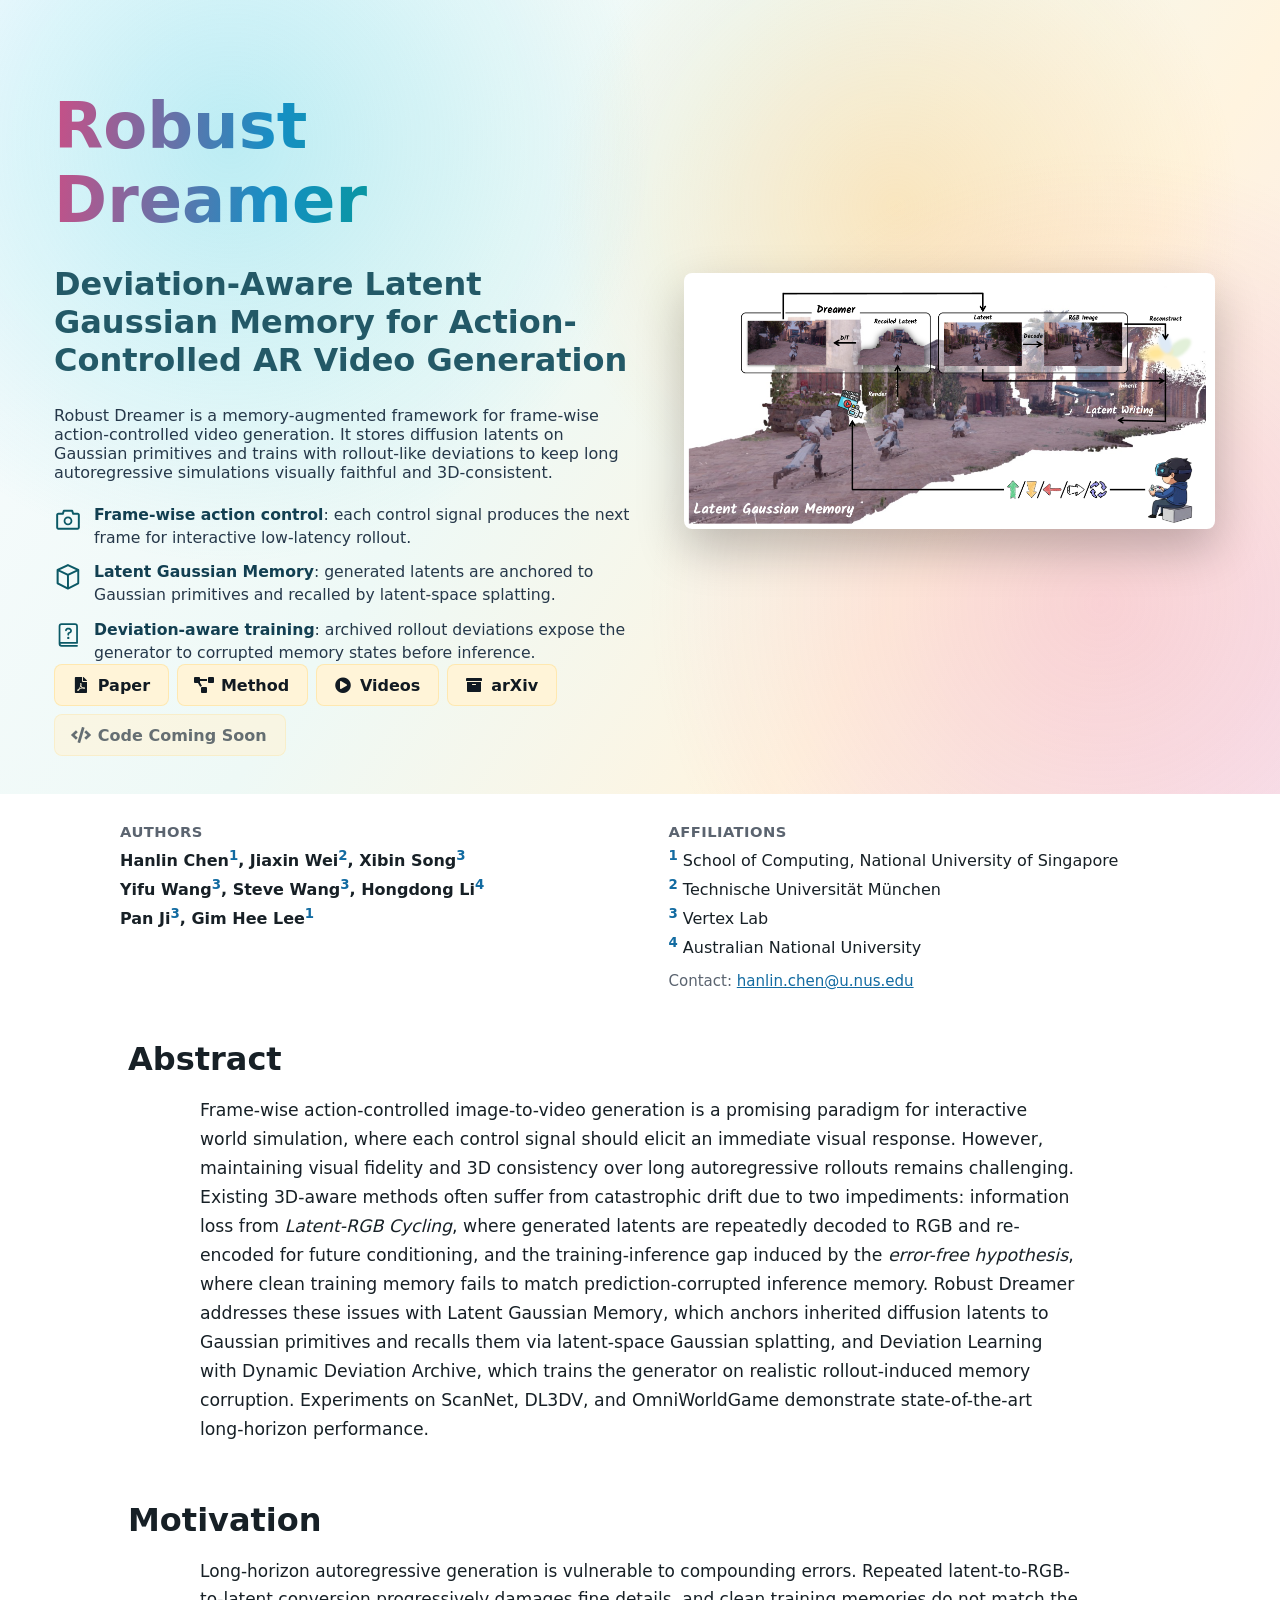
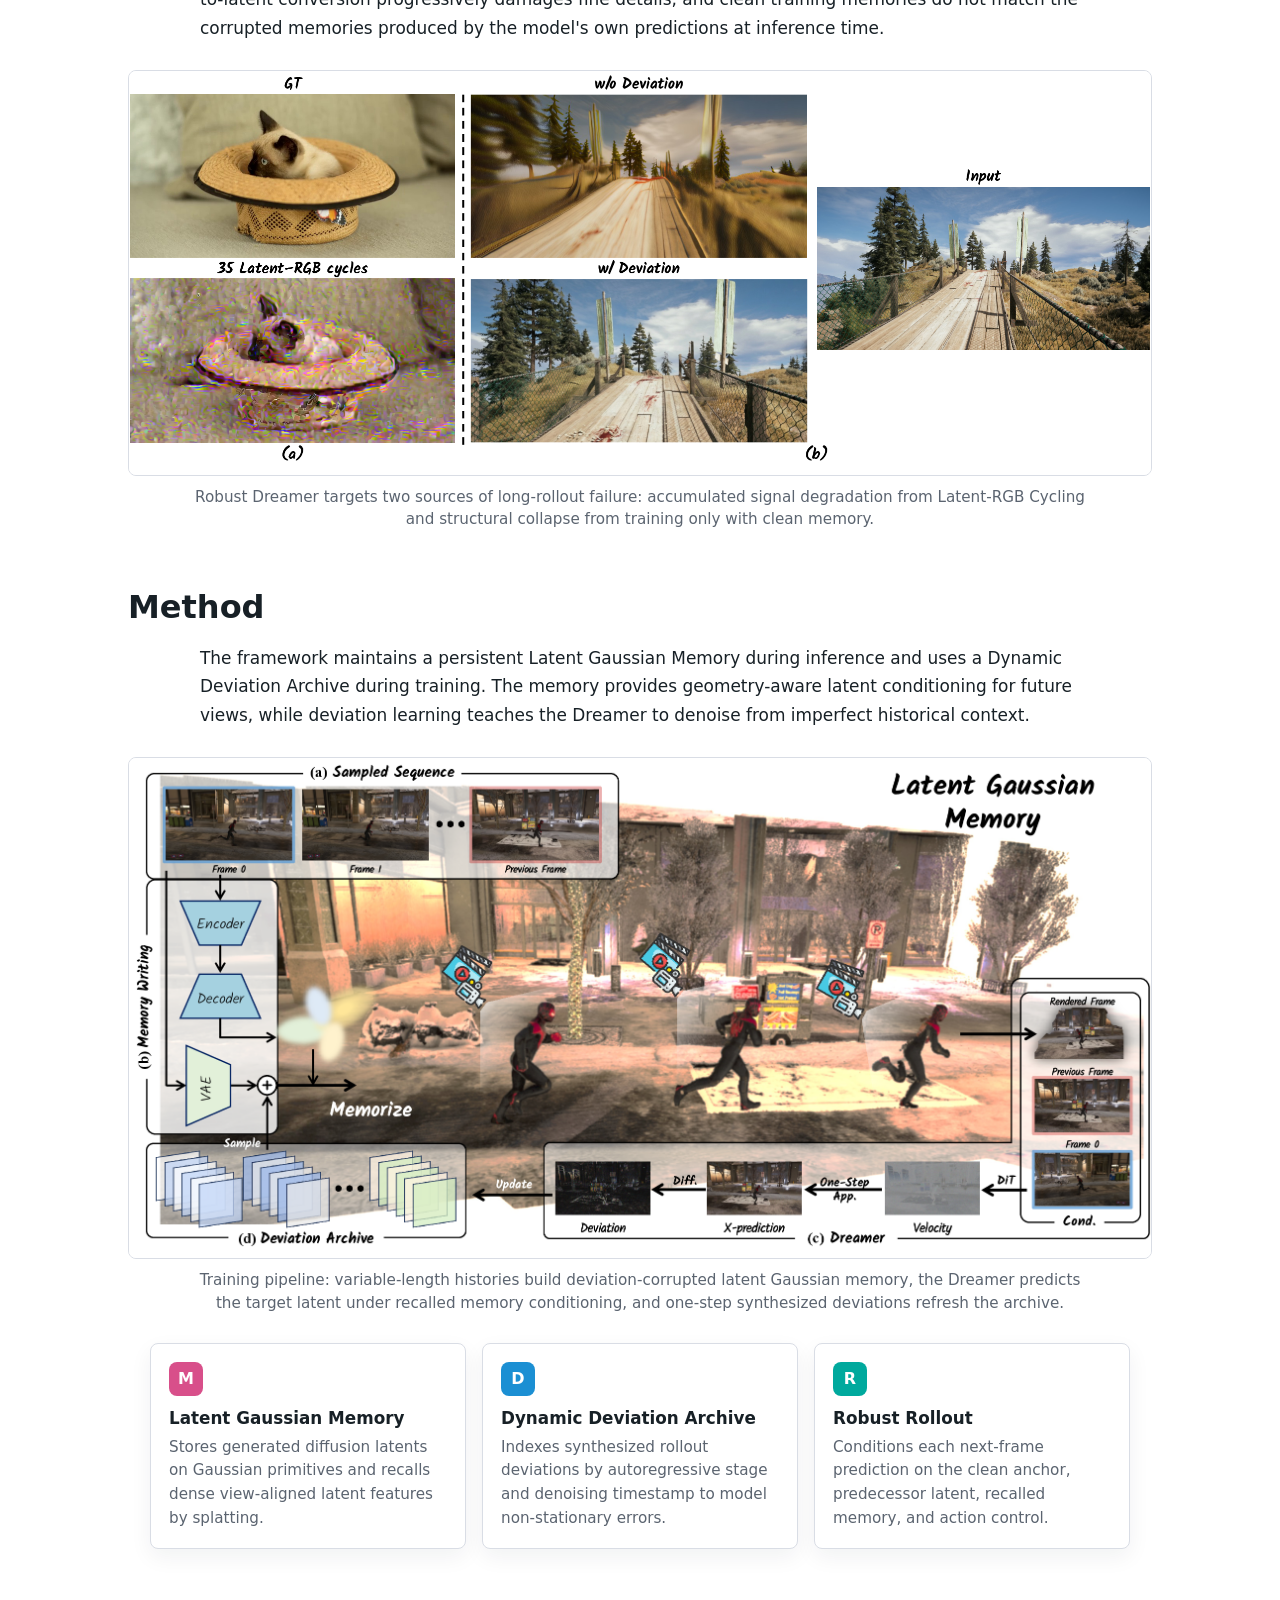
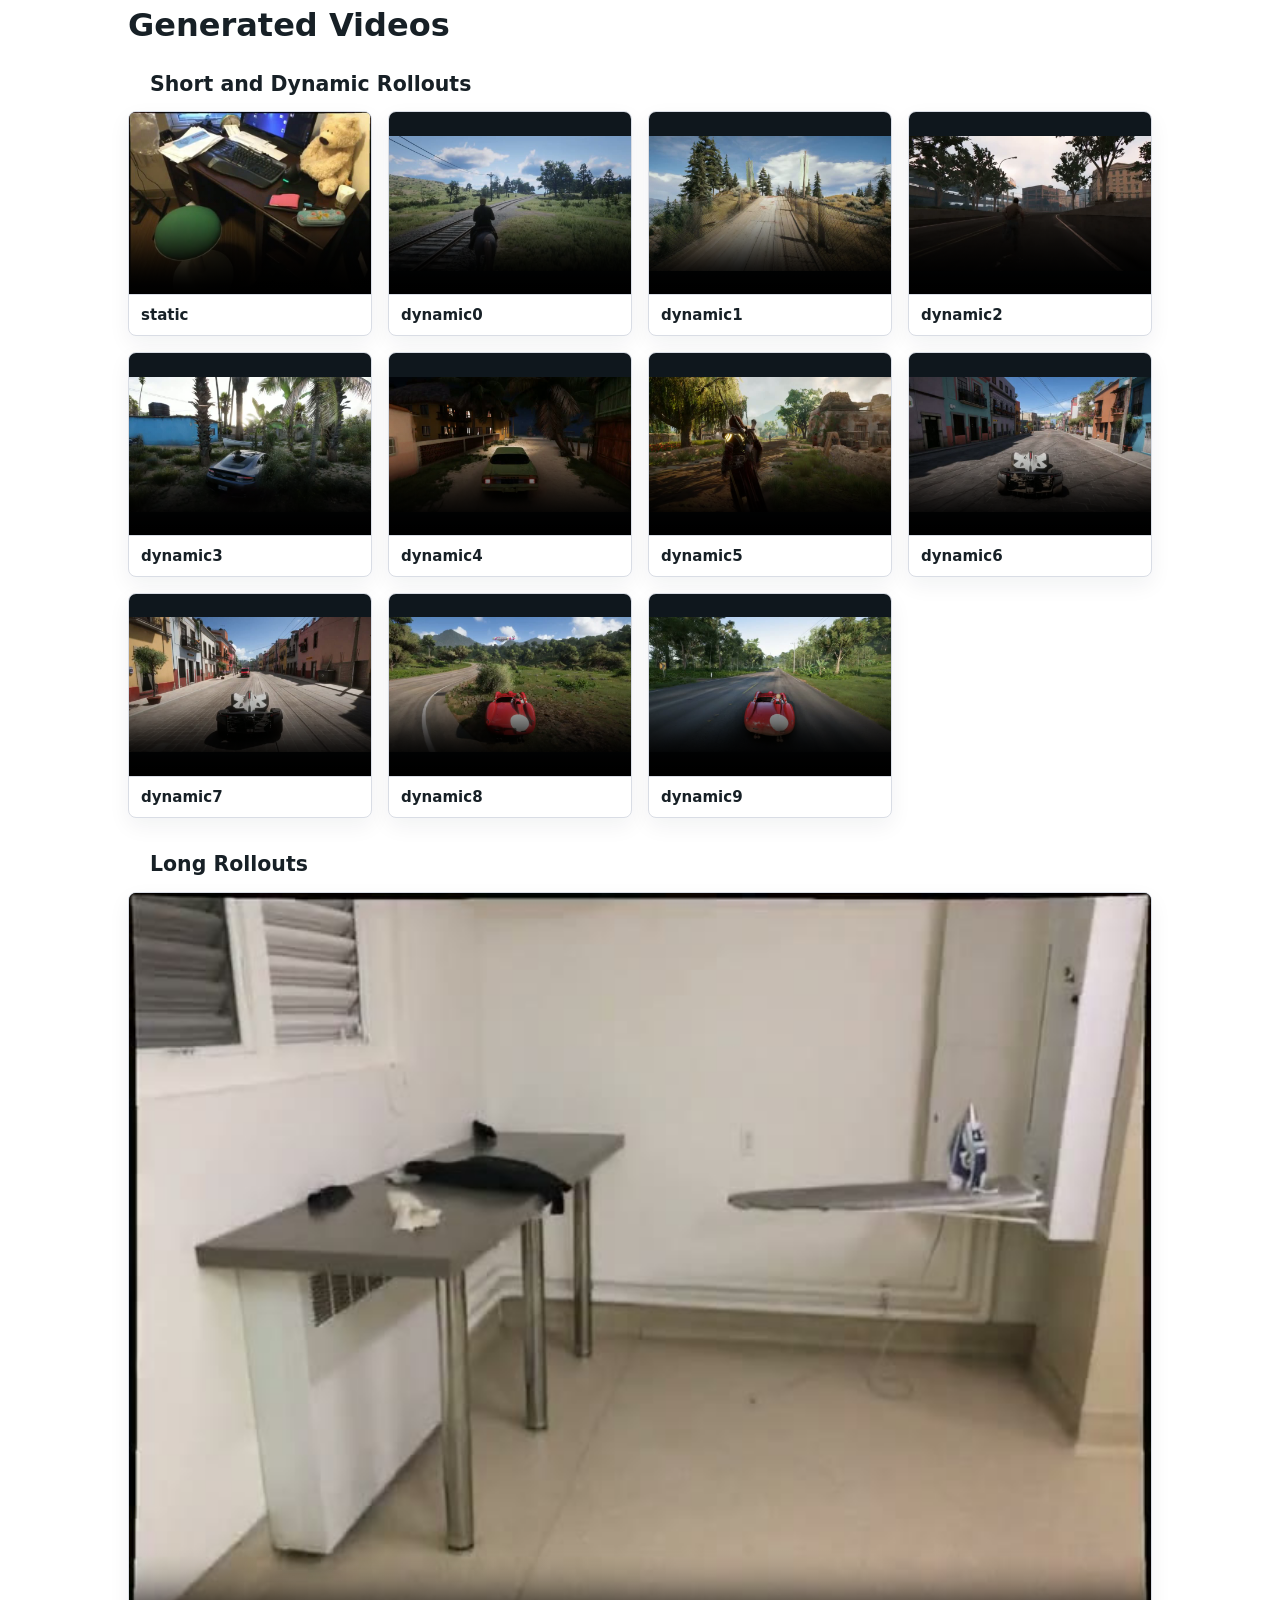
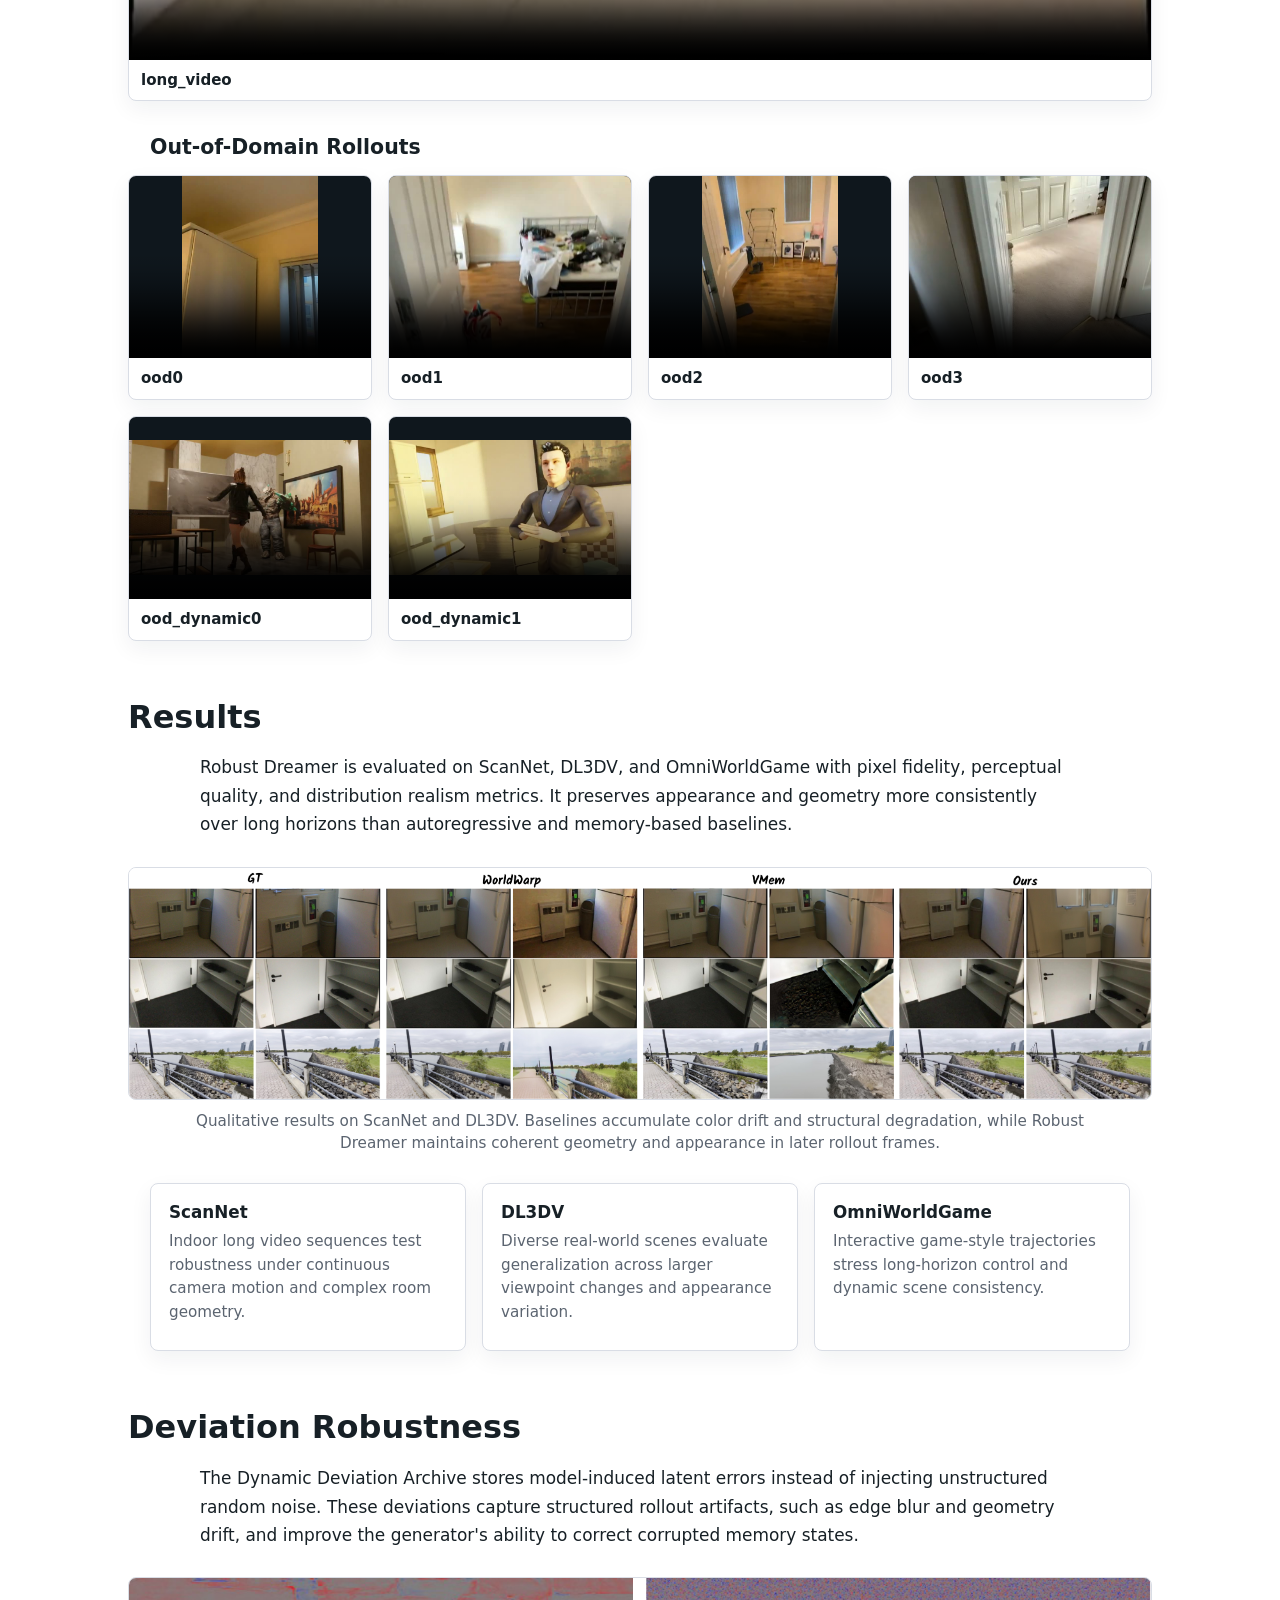
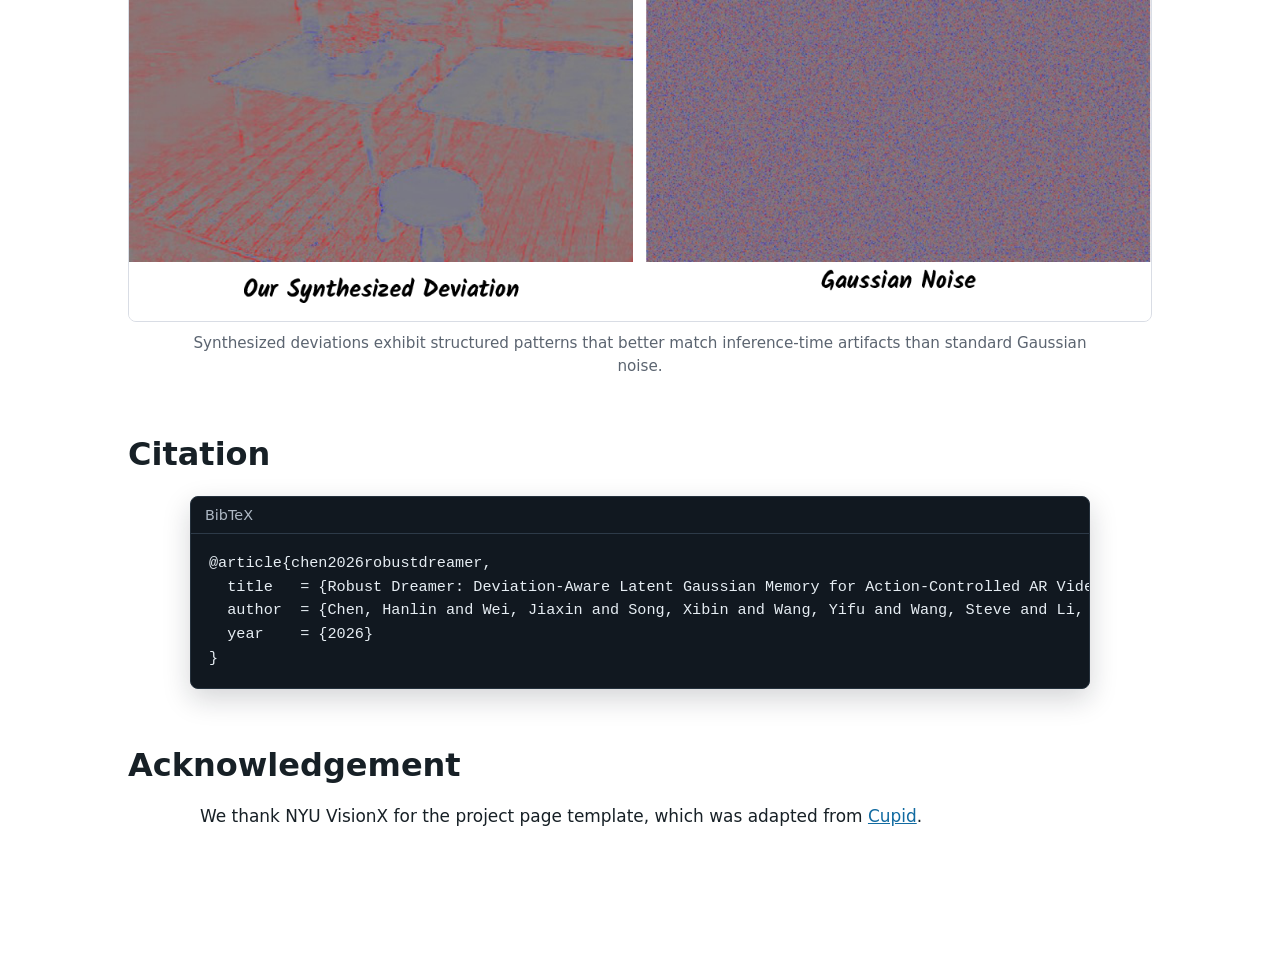
==== projects/Robust_Dreamer/index.html @ 3da03b80 "Add Robust Dreamer project page" ====
<!doctype html>
<html lang="en">
<head>
  <meta charset="utf-8">
  <meta name="viewport" content="width=device-width, initial-scale=1">
  <title>Robust Dreamer: Deviation-Aware Latent Gaussian Memory for Action-Controlled AR Video Generation</title>
  <link rel="icon" type="image/png" href="./static/img/favicon.png">

  <meta name="description" content="Robust Dreamer is a memory-augmented framework for long-horizon, action-controlled autoregressive video generation.">
  <meta property="og:title" content="Robust Dreamer: Deviation-Aware Latent Gaussian Memory for Action-Controlled AR Video Generation">
  <meta property="og:description" content="Deviation-aware latent Gaussian memory for robust frame-wise action-controlled world simulation.">
  <meta property="og:url" content="https://hlinchen.github.io/projects/Robust_Dreamer/">
  <meta property="og:image" content="https://hlinchen.github.io/projects/Robust_Dreamer/static/img/robust/teaser.png">
  <meta name="twitter:card" content="summary_large_image">
  <meta name="twitter:image" content="https://hlinchen.github.io/projects/Robust_Dreamer/static/img/robust/teaser.png">
  <link rel="canonical" href="https://hlinchen.github.io/projects/Robust_Dreamer/">

  <link rel="stylesheet" href="./static/css/fontawesome.all.min.css">
  <link rel="stylesheet" href="./static/css/robust.css">
</head>

<body>
  <header class="header-wrapper robust-hero">
    <div class="header-container" id="top">
      <div class="header-content">
        <h1><span class="brand-mark">Robust Dreamer</span></h1>
        <h2>Deviation-Aware Latent Gaussian Memory for Action-Controlled AR Video Generation</h2>
        <p>
          Robust Dreamer is a memory-augmented framework for frame-wise action-controlled video generation.
          It stores diffusion latents on Gaussian primitives and trains with rollout-like deviations to keep long
          autoregressive simulations visually faithful and 3D-consistent.
        </p>

        <div class="icon-container" aria-label="Key ideas">
          <div class="icon-item">
            <img src="./static/img/icons/camera.svg" alt="">
            <div><strong>Frame-wise action control</strong>: each control signal produces the next frame for interactive low-latency rollout.</div>
          </div>
          <div class="icon-item">
            <img src="./static/img/icons/cube.svg" alt="">
            <div><strong>Latent Gaussian Memory</strong>: generated latents are anchored to Gaussian primitives and recalled by latent-space splatting.</div>
          </div>
          <div class="icon-item">
            <img src="./static/img/icons/formula.svg" alt="">
            <div><strong>Deviation-aware training</strong>: archived rollout deviations expose the generator to corrupted memory states before inference.</div>
          </div>
        </div>

        <div class="button-container">
          <a href="./static/paper.pdf" class="button paper-link" target="_blank" rel="noopener">
            <span class="icon is-small"><i class="fas fa-file-pdf"></i></span>
            <span>Paper</span>
          </a>
          <a href="#method" class="button paper-link">
            <span class="icon is-small"><i class="fas fa-project-diagram"></i></span>
            <span>Method</span>
          </a>
          <a href="#videos" class="button paper-link">
            <span class="icon is-small"><i class="fas fa-play-circle"></i></span>
            <span>Videos</span>
          </a>
          <a href="https://arxiv.org/pdf/2605.30855" class="button arxiv-tag" target="_blank" rel="noopener" aria-label="arXiv paper">
            <span class="icon is-small"><i class="fas fa-archive"></i></span>
            <span>arXiv</span>
          </a>
          <span class="button button-disabled" aria-disabled="true">
            <span class="icon is-small"><i class="fas fa-code"></i></span>
            <span>Code Coming Soon</span>
          </span>
        </div>
      </div>

      <div class="header-image">
        <img draggable="false" src="./static/img/robust/teaser.png" alt="Robust Dreamer inference pipeline teaser">
      </div>
    </div>
  </header>

  <div class="byline">
    <div class="byline-container robust-byline">
      <div class="byline-column byline-authors">
        <h3>Authors</h3>
        <p class="author-list">
          <span>Hanlin Chen<sup>1</sup>, Jiaxin Wei<sup>2</sup>, Xibin Song<sup>3</sup></span>
          <span>Yifu Wang<sup>3</sup>, Steve Wang<sup>3</sup>, Hongdong Li<sup>4</sup></span>
          <span>Pan Ji<sup>3</sup>, Gim Hee Lee<sup>1</sup></span>
        </p>
      </div>
      <div class="byline-column byline-affiliations">
        <h3>Affiliations</h3>
        <p class="affiliation-list">
          <sup>1</sup> School of Computing, National University of Singapore<br>
          <sup>2</sup> Technische Universit&auml;t M&uuml;nchen<br>
          <sup>3</sup> Vertex Lab<br>
          <sup>4</sup> Australian National University
        </p>
        <p class="contact-line">Contact: <a href="mailto:hanlin.chen@u.nus.edu">hanlin.chen@u.nus.edu</a></p>
      </div>
    </div>
  </div>

  <main class="page-main">
    <section class="section" aria-labelledby="abstract-title">
      <h1 id="abstract-title" class="text">Abstract</h1>
      <p class="text abstract">
        Frame-wise action-controlled image-to-video generation is a promising paradigm for interactive world simulation,
        where each control signal should elicit an immediate visual response. However, maintaining visual fidelity and 3D
        consistency over long autoregressive rollouts remains challenging. Existing 3D-aware methods often suffer from
        catastrophic drift due to two impediments: information loss from <em>Latent-RGB Cycling</em>, where generated
        latents are repeatedly decoded to RGB and re-encoded for future conditioning, and the training-inference gap
        induced by the <em>error-free hypothesis</em>, where clean training memory fails to match prediction-corrupted
        inference memory. Robust Dreamer addresses these issues with Latent Gaussian Memory, which anchors inherited
        diffusion latents to Gaussian primitives and recalls them via latent-space Gaussian splatting, and Deviation
        Learning with Dynamic Deviation Archive, which trains the generator on realistic rollout-induced memory corruption.
        Experiments on ScanNet, DL3DV, and OmniWorldGame demonstrate state-of-the-art long-horizon performance.
      </p>
    </section>

    <section class="section" aria-labelledby="motivation-title">
      <h1 id="motivation-title" class="text">Motivation</h1>
      <p class="text">
        Long-horizon autoregressive generation is vulnerable to compounding errors. Repeated latent-to-RGB-to-latent
        conversion progressively damages fine details, and clean training memories do not match the corrupted memories
        produced by the model's own predictions at inference time.
      </p>
      <figure class="figure-block figure-scroll figure-scroll-wide">
        <img data-zoomable draggable="false" src="./static/img/robust/motivation.png" alt="Motivation for Robust Dreamer: Latent-RGB Cycling and deviation learning.">
        <figcaption>
          Robust Dreamer targets two sources of long-rollout failure: accumulated signal degradation from Latent-RGB
          Cycling and structural collapse from training only with clean memory.
        </figcaption>
      </figure>
    </section>

    <section class="section" id="method" aria-labelledby="method-title">
      <h1 id="method-title" class="text">Method</h1>
      <p class="text">
        The framework maintains a persistent Latent Gaussian Memory during inference and uses a Dynamic Deviation Archive
        during training. The memory provides geometry-aware latent conditioning for future views, while deviation learning
        teaches the Dreamer to denoise from imperfect historical context.
      </p>

      <figure class="figure-block figure-scroll figure-scroll-wide">
        <img data-zoomable draggable="false" src="./static/img/robust/training.png" alt="Robust Dreamer training pipeline.">
        <figcaption>
          Training pipeline: variable-length histories build deviation-corrupted latent Gaussian memory, the Dreamer
          predicts the target latent under recalled memory conditioning, and one-step synthesized deviations refresh the archive.
        </figcaption>
      </figure>

      <div class="agent-grid">
        <article class="agent-card">
          <div class="agent-label arranger">M</div>
          <h3>Latent Gaussian Memory</h3>
          <p>Stores generated diffusion latents on Gaussian primitives and recalls dense view-aligned latent features by splatting.</p>
        </article>
        <article class="agent-card">
          <div class="agent-label modeler">D</div>
          <h3>Dynamic Deviation Archive</h3>
          <p>Indexes synthesized rollout deviations by autoregressive stage and denoising timestamp to model non-stationary errors.</p>
        </article>
        <article class="agent-card">
          <div class="agent-label refiner">R</div>
          <h3>Robust Rollout</h3>
          <p>Conditions each next-frame prediction on the clean anchor, predecessor latent, recalled memory, and action control.</p>
        </article>
      </div>
    </section>

    <section class="section" id="videos" aria-labelledby="videos-title">
      <h1 id="videos-title" class="text">Generated Videos</h1>

      <div class="video-gallery">
        <section class="video-group" aria-labelledby="short-dynamic-title">
          <h2 id="short-dynamic-title">Short and Dynamic Rollouts</h2>
          <div class="video-grid">
            <article class="video-card">
              <video controls muted loop playsinline preload="none" src="./static/videos/demo-copy/static.mp4"></video>
              <h3>static</h3>
            </article>
            <article class="video-card">
              <video controls muted loop playsinline preload="none" src="./static/videos/demo-copy/dynamic0.mp4"></video>
              <h3>dynamic0</h3>
            </article>
            <article class="video-card">
              <video controls muted loop playsinline preload="none" src="./static/videos/demo-copy/dynamic1.mp4"></video>
              <h3>dynamic1</h3>
            </article>
            <article class="video-card">
              <video controls muted loop playsinline preload="none" src="./static/videos/demo-copy/dynamic2.mp4"></video>
              <h3>dynamic2</h3>
            </article>
            <article class="video-card">
              <video controls muted loop playsinline preload="none" src="./static/videos/demo-copy/dynamic3.mp4"></video>
              <h3>dynamic3</h3>
            </article>
            <article class="video-card">
              <video controls muted loop playsinline preload="none" src="./static/videos/demo-copy/dynamic4.mp4"></video>
              <h3>dynamic4</h3>
            </article>
            <article class="video-card">
              <video controls muted loop playsinline preload="none" src="./static/videos/demo-copy/dynamic5.mp4"></video>
              <h3>dynamic5</h3>
            </article>
            <article class="video-card">
              <video controls muted loop playsinline preload="none" src="./static/videos/demo-copy/dynamic6.mp4"></video>
              <h3>dynamic6</h3>
            </article>
            <article class="video-card">
              <video controls muted loop playsinline preload="none" src="./static/videos/demo-copy/dynamic7.mp4"></video>
              <h3>dynamic7</h3>
            </article>
            <article class="video-card">
              <video controls muted loop playsinline preload="none" src="./static/videos/demo-copy/dynamic8.mp4"></video>
              <h3>dynamic8</h3>
            </article>
            <article class="video-card">
              <video controls muted loop playsinline preload="none" src="./static/videos/demo-copy/dynamic9.mp4"></video>
              <h3>dynamic9</h3>
            </article>
          </div>
        </section>

        <section class="video-group" aria-labelledby="long-title">
          <h2 id="long-title">Long Rollouts</h2>
          <div class="video-grid">
            <article class="video-card">
              <video controls muted loop playsinline preload="none" src="./static/videos/demo-copy/long_video.mp4"></video>
              <h3>long_video</h3>
            </article>
          </div>
        </section>

        <section class="video-group" aria-labelledby="ood-title">
          <h2 id="ood-title">Out-of-Domain Rollouts</h2>
          <div class="video-grid">
            <article class="video-card">
              <video controls muted loop playsinline preload="none" src="./static/videos/demo-copy/ood0.mp4"></video>
              <h3>ood0</h3>
            </article>
            <article class="video-card">
              <video controls muted loop playsinline preload="none" src="./static/videos/demo-copy/ood1.mp4"></video>
              <h3>ood1</h3>
            </article>
            <article class="video-card">
              <video controls muted loop playsinline preload="none" src="./static/videos/demo-copy/ood2.mp4"></video>
              <h3>ood2</h3>
            </article>
            <article class="video-card">
              <video controls muted loop playsinline preload="none" src="./static/videos/demo-copy/ood3.mp4"></video>
              <h3>ood3</h3>
            </article>
            <article class="video-card">
              <video controls muted loop playsinline preload="none" src="./static/videos/demo-copy/ood_dynamic0.mp4"></video>
              <h3>ood_dynamic0</h3>
            </article>
            <article class="video-card">
              <video controls muted loop playsinline preload="none" src="./static/videos/demo-copy/ood_dynamic1.mp4"></video>
              <h3>ood_dynamic1</h3>
            </article>
          </div>
        </section>
      </div>
    </section>

    <section class="section" aria-labelledby="results-title">
      <h1 id="results-title" class="text">Results</h1>
      <p class="text">
        Robust Dreamer is evaluated on ScanNet, DL3DV, and OmniWorldGame with pixel fidelity, perceptual quality, and
        distribution realism metrics. It preserves appearance and geometry more consistently over long horizons than
        autoregressive and memory-based baselines.
      </p>
      <figure class="figure-block figure-scroll figure-scroll-wide">
        <img data-zoomable draggable="false" src="./static/img/robust/results.png" alt="Qualitative results on ScanNet and DL3DV.">
        <figcaption>
          Qualitative results on ScanNet and DL3DV. Baselines accumulate color drift and structural degradation, while
          Robust Dreamer maintains coherent geometry and appearance in later rollout frames.
        </figcaption>
      </figure>

      <div class="metric-grid">
        <article class="metric-card">
          <h3>ScanNet</h3>
          <p>Indoor long video sequences test robustness under continuous camera motion and complex room geometry.</p>
        </article>
        <article class="metric-card">
          <h3>DL3DV</h3>
          <p>Diverse real-world scenes evaluate generalization across larger viewpoint changes and appearance variation.</p>
        </article>
        <article class="metric-card">
          <h3>OmniWorldGame</h3>
          <p>Interactive game-style trajectories stress long-horizon control and dynamic scene consistency.</p>
        </article>
      </div>
    </section>

    <section class="section" aria-labelledby="deviation-title">
      <h1 id="deviation-title" class="text">Deviation Robustness</h1>
      <p class="text">
        The Dynamic Deviation Archive stores model-induced latent errors instead of injecting unstructured random noise.
        These deviations capture structured rollout artifacts, such as edge blur and geometry drift, and improve the
        generator's ability to correct corrupted memory states.
      </p>
      <figure class="figure-block figure-scroll">
        <img data-zoomable draggable="false" src="./static/img/robust/deviation.png" alt="Visualization of synthesized deviation patterns.">
        <figcaption>
          Synthesized deviations exhibit structured patterns that better match inference-time artifacts than standard Gaussian noise.
        </figcaption>
      </figure>
    </section>

    <section class="section" aria-labelledby="citation-title">
      <h1 id="citation-title" class="text">Citation</h1>
      <div class="code-panel" aria-label="BibTeX citation">
        <div class="code-panel-header">BibTeX</div>
        <pre><code>@article{chen2026robustdreamer,
  title   = {Robust Dreamer: Deviation-Aware Latent Gaussian Memory for Action-Controlled AR Video Generation},
  author  = {Chen, Hanlin and Wei, Jiaxin and Song, Xibin and Wang, Yifu and Wang, Steve and Li, Hongdong and Ji, Pan and Lee, Gim Hee},
  year    = {2026}
}</code></pre>
      </div>
    </section>

    <section class="section" aria-labelledby="acknowledgement-title">
      <h1 id="acknowledgement-title" class="text">Acknowledgement</h1>
      <p class="text">
        We thank NYU VisionX for the project page template, which was adapted from
        <a href="https://cupid3d.github.io/" target="_blank" rel="noopener">Cupid</a>.
      </p>
    </section>
  </main>

  <script src="./static/js/medium-zoom.min.js"></script>
  <script>
    if (window.mediumZoom) {
      mediumZoom("[data-zoomable]", {
        margin: 64,
        background: "#ffffffee"
      });
    }

    document.querySelectorAll("video[src]").forEach((video) => {
      const src = video.getAttribute("src");
      if (src) {
        video.setAttribute("poster", src.replace("./static/videos/", "./static/videos/posters/").replace(/\.mp4$/, ".jpg"));
      }
    });
  </script>
</body>
</html>
---- projects/Robust_Dreamer/static/css/robust.css ----
* {
  box-sizing: border-box;
}

:root {
  --robust-ink: #172026;
  --robust-muted: #5b6470;
  --robust-line: #d9dde5;
  --robust-panel: #f7f9fb;
  --robust-blue: #1b8fd3;
  --robust-teal: #00a99d;
  --robust-pink: #d84f8a;
  --robust-orange: #f08a32;
  --robust-yellow: #ffd25a;
  --content-max-width: 1120px;
}

html {
  scroll-behavior: smooth;
}

body {
  margin: 0;
  color: var(--robust-ink);
  font-family: Inter, ui-sans-serif, system-ui, -apple-system, BlinkMacSystemFont, "Segoe UI", Arial, sans-serif;
  background: #ffffff;
  overflow-x: hidden;
}

a {
  color: #126ba1;
}

.robust-hero {
  background:
    radial-gradient(circle at 18% 18%, rgba(82, 210, 230, 0.35) 0%, rgba(82, 210, 230, 0) 34%),
    radial-gradient(circle at 70% 26%, rgba(255, 194, 99, 0.32) 0%, rgba(255, 194, 99, 0) 32%),
    radial-gradient(circle at 86% 76%, rgba(238, 126, 166, 0.26) 0%, rgba(238, 126, 166, 0) 36%),
    linear-gradient(124deg, #f9fcff 0%, #eef9f6 42%, #fff4df 72%, #f8e7ee 100%);
}

.header-wrapper {
  overflow: hidden;
}

.header-container {
  display: flex;
  align-items: center;
  justify-content: space-between;
  gap: 42px;
  position: relative;
  z-index: 1;
  max-width: 1600px;
  min-height: 610px;
  margin: 0 auto;
  padding: 46px 54px 38px;
}

.header-content {
  flex: 1 1 50%;
  max-width: 760px;
  color: #203142;
  text-align: left;
}

.header-content h1 {
  color: #162536;
  font-weight: 850;
  letter-spacing: 0;
}

.header-content h2 {
  color: #235967;
  font-weight: 760;
}

.header-content p {
  color: #26384a;
  overflow-wrap: anywhere;
}

.header-content strong {
  color: #123f51;
}

.brand-mark {
  display: inline-block;
  background: linear-gradient(95deg, #c94f86 0%, #168fc5 38%, #009c87 68%, #b8790f 100%);
  -webkit-background-clip: text;
  background-clip: text;
  color: transparent;
}

.icon-container {
  display: flex;
  flex-direction: column;
  margin-top: 22px;
  gap: 12px;
}

.icon-item {
  display: flex;
  gap: 12px;
  align-items: flex-start;
  color: #26384a;
  font-size: 0.98rem;
  line-height: 1.45;
}

.icon-item img {
  flex: 0 0 auto;
  width: 28px;
  height: 28px;
  margin-top: 2px;
  filter: invert(28%) sepia(63%) saturate(787%) hue-rotate(144deg) brightness(82%) contrast(91%);
}

.icon {
  display: inline-flex;
  align-items: center;
  justify-content: center;
}

.icon.is-small {
  width: 1em;
  height: 1em;
}

.button-container a.button,
.button-container .button {
  border-radius: 8px;
  border: 1px solid rgba(255, 230, 166, 0.78);
  background: #fff4d8;
  color: #111a22;
  display: inline-flex;
  gap: 0.55rem;
  align-items: center;
  justify-content: center;
  min-height: 42px;
  padding: 10px 18px;
  text-decoration: none;
  font-weight: 750;
  transition: background-color 0.2s, color 0.2s, border-color 0.2s;
}

.button-container {
  display: flex;
  flex-wrap: wrap;
  gap: 8px;
}

.button-container a.button:hover {
  background: #ffcf4d;
  color: #111820;
}

.button-container .arxiv-tag {
  min-width: 108px;
  border-color: rgba(135, 206, 235, 0.72);
  background: #eaf6ff;
  color: #12364c;
}

.button-container .button-disabled {
  opacity: 0.62;
  cursor: not-allowed;
}

.header-image {
  flex: 1 1 48%;
  max-width: 720px;
}

.header-image img {
  display: block;
  width: 100%;
  height: auto;
  max-width: 100%;
  margin: 0 auto;
  border-radius: 8px;
  box-shadow: 0 20px 48px rgba(0, 0, 0, 0.24);
  background: #ffffff;
}

.byline {
  margin-bottom: 32px;
  padding: 14px 5px 16px;
  background: #ffffff;
}

.byline-container {
  display: flex;
  align-items: flex-start;
  max-width: 900px;
  margin: 0 auto;
  gap: 28px;
  justify-content: center;
}

.byline-column {
  min-width: 220px;
}

.byline-column h3 {
  margin-bottom: 0.35em;
  color: var(--robust-muted);
  font-size: 0.92rem;
  letter-spacing: 0.03em;
  text-transform: uppercase;
}

.robust-byline {
  max-width: 1040px;
  align-items: flex-start;
  justify-content: center;
}

.byline-authors {
  flex: 1.8;
  min-width: 300px;
}

.byline-affiliations {
  flex: 1.7;
  min-width: 320px;
}

.author-list,
.affiliation-list,
.contact-line {
  margin: 0;
  color: var(--robust-ink);
  font-size: 1rem;
  line-height: 1.6;
}

.author-list {
  font-weight: 650;
}

.author-list span {
  display: block;
}

.author-list sup,
.affiliation-list sup {
  color: #126ba1;
  font-weight: 800;
}

.contact-line {
  margin-top: 8px;
  color: var(--robust-muted);
  font-size: 0.94rem;
}

.page-main {
  max-width: var(--content-max-width);
  margin: 0 auto;
  padding: 0 48px 64px;
}

.section {
  margin: 46px 0 58px;
}

.section:first-child {
  margin-top: 22px;
}

.section h1 {
  margin: 0 0 18px;
  font-size: 2rem;
  line-height: 1.15;
}

.section h2 {
  margin: 34px 0 12px;
  font-size: 1.35rem;
  line-height: 1.25;
}

.text {
  max-width: 880px;
  margin-left: auto;
  margin-right: auto;
  color: var(--robust-ink);
  font-size: 1.06rem;
  line-height: 1.68;
}

.abstract {
  font-size: 1.08rem;
}

.figure-block {
  margin: 28px auto;
  max-width: 1040px;
}

.figure-block img {
  display: block;
  width: 100%;
  height: auto;
  border: 1px solid var(--robust-line);
  border-radius: 8px;
  background: #ffffff;
}

.figure-block figcaption {
  max-width: 900px;
  margin: 10px auto 0;
  color: var(--robust-muted);
  font-size: 0.95rem;
  line-height: 1.5;
  text-align: center;
}

.figure-scroll {
  --figure-mobile-width: 720px;
}

.figure-scroll-wide {
  --figure-mobile-width: 920px;
}

.agent-grid,
.metric-grid {
  display: grid;
  grid-template-columns: repeat(3, minmax(0, 1fr));
  gap: 16px;
  max-width: 980px;
  margin: 24px auto;
}

.agent-card,
.metric-card {
  min-height: 168px;
  padding: 18px;
  border: 1px solid var(--robust-line);
  border-radius: 8px;
  background: #ffffff;
  box-shadow: 0 8px 22px rgba(25, 36, 48, 0.06);
}

.agent-card h3,
.metric-card h3 {
  margin: 0 0 8px;
  font-size: 1.05rem;
}

.agent-card p,
.metric-card p {
  margin: 0;
  color: var(--robust-muted);
  font-size: 0.95rem;
  line-height: 1.55;
}

.agent-label {
  display: inline-flex;
  align-items: center;
  justify-content: center;
  width: 34px;
  height: 34px;
  margin-bottom: 12px;
  border-radius: 8px;
  color: #ffffff;
  font-weight: 850;
}

.agent-label.arranger {
  background: var(--robust-pink);
}

.agent-label.modeler {
  background: var(--robust-blue);
}

.agent-label.refiner {
  background: var(--robust-teal);
}

.code-panel {
  max-width: 900px;
  margin: 24px auto;
  border: 1px solid #25313d;
  border-radius: 8px;
  overflow: hidden;
  background: #111820;
  color: #e6edf3;
  box-shadow: 0 10px 28px rgba(17, 24, 32, 0.18);
}

.code-panel-header {
  padding: 10px 14px;
  border-bottom: 1px solid #2d3a48;
  color: #aeb8c4;
  font-size: 0.9rem;
}

.code-panel pre {
  margin: 0;
  padding: 18px;
  overflow-x: auto;
  font-size: 0.95rem;
  line-height: 1.55;
}

.code-panel code {
  font-family: "SFMono-Regular", Consolas, "Liberation Mono", Menlo, monospace;
}

.video-gallery {
  max-width: 1040px;
  margin: 28px auto 0;
}

.video-group {
  margin: 0 0 34px;
}

.video-group h2 {
  max-width: 980px;
  margin: 0 auto 14px;
  color: var(--robust-ink);
  font-size: 1.28rem;
}

.video-grid {
  display: grid;
  grid-template-columns: repeat(auto-fit, minmax(240px, 1fr));
  gap: 16px;
}

.video-card {
  overflow: hidden;
  border: 1px solid var(--robust-line);
  border-radius: 8px;
  background: #ffffff;
  box-shadow: 0 8px 22px rgba(25, 36, 48, 0.06);
}

.video-card video {
  display: block;
  width: 100%;
  aspect-ratio: 4 / 3;
  background: #0f171d;
  object-fit: contain;
}

.video-card h3 {
  min-height: 40px;
  margin: 0;
  padding: 10px 12px;
  border-top: 1px solid var(--robust-line);
  color: var(--robust-ink);
  font-size: 0.94rem;
  line-height: 1.35;
  overflow-wrap: anywhere;
}

@media (min-width: 600px) {
  .header-content h1 {
    font-size: 4rem;
  }

  .header-content h2 {
    margin-top: -0.45em;
    font-size: 2rem;
  }

  .header-image img {
    max-width: 96%;
  }
}

@media (max-width: 768px) {
  .header-container {
    display: block;
    min-height: 0;
    padding: 32px 18px 28px;
    overflow: hidden;
    max-width: 100vw;
  }

  .header-content,
  .header-image {
    width: 100%;
    max-width: 354px;
  }

  .header-image {
    margin-left: 0;
    margin-right: 0;
  }

  .header-content h1 {
    font-size: 3.1rem;
  }

  .header-content h2 {
    width: 100%;
    max-width: 100%;
    font-size: 1.46rem;
    overflow-wrap: anywhere;
  }

  .header-content p {
    width: 100%;
    max-width: 100%;
  }

  .icon-item {
    align-items: flex-start;
  }

  .icon-item div {
    min-width: 0;
    overflow-wrap: anywhere;
  }

  .button-container {
    width: 100%;
    max-width: 100%;
    gap: 8px;
  }

  .button-container a.button,
  .button-container .button {
    margin: 0;
    padding: 10px 13px;
    max-width: 100%;
    font-size: 0.98rem;
  }

  .button-container .button-disabled {
    flex-basis: 100%;
  }

  .header-image img {
    width: 100%;
    max-width: 100%;
  }

  .byline-container {
    flex-direction: column;
    align-items: center;
    gap: 6px;
    text-align: center;
    width: 100%;
    max-width: 100%;
  }

  .robust-byline {
    align-items: center;
    padding: 0 12px;
  }

  .byline-authors,
  .byline-affiliations {
    min-width: 0;
    width: 100%;
  }

  .author-list,
  .affiliation-list,
  .contact-line {
    max-width: 340px;
    margin-left: auto;
    margin-right: auto;
    overflow-wrap: anywhere;
  }

  .page-main {
    padding: 0 18px 48px;
  }

  .section {
    margin: 36px 0 46px;
  }

  .section h1 {
    font-size: 1.7rem;
  }

  .figure-scroll {
    margin-left: -18px;
    margin-right: -18px;
    padding: 0 18px 8px;
    overflow-x: auto;
    overflow-y: hidden;
    -webkit-overflow-scrolling: touch;
    overscroll-behavior-x: contain;
  }

  .figure-scroll img {
    width: 100%;
    min-width: var(--figure-mobile-width);
    max-width: none;
  }

  .agent-grid,
  .metric-grid {
    grid-template-columns: 1fr;
  }

  .video-grid {
    grid-template-columns: 1fr;
  }

  .video-group h2 {
    font-size: 1.14rem;
  }

}
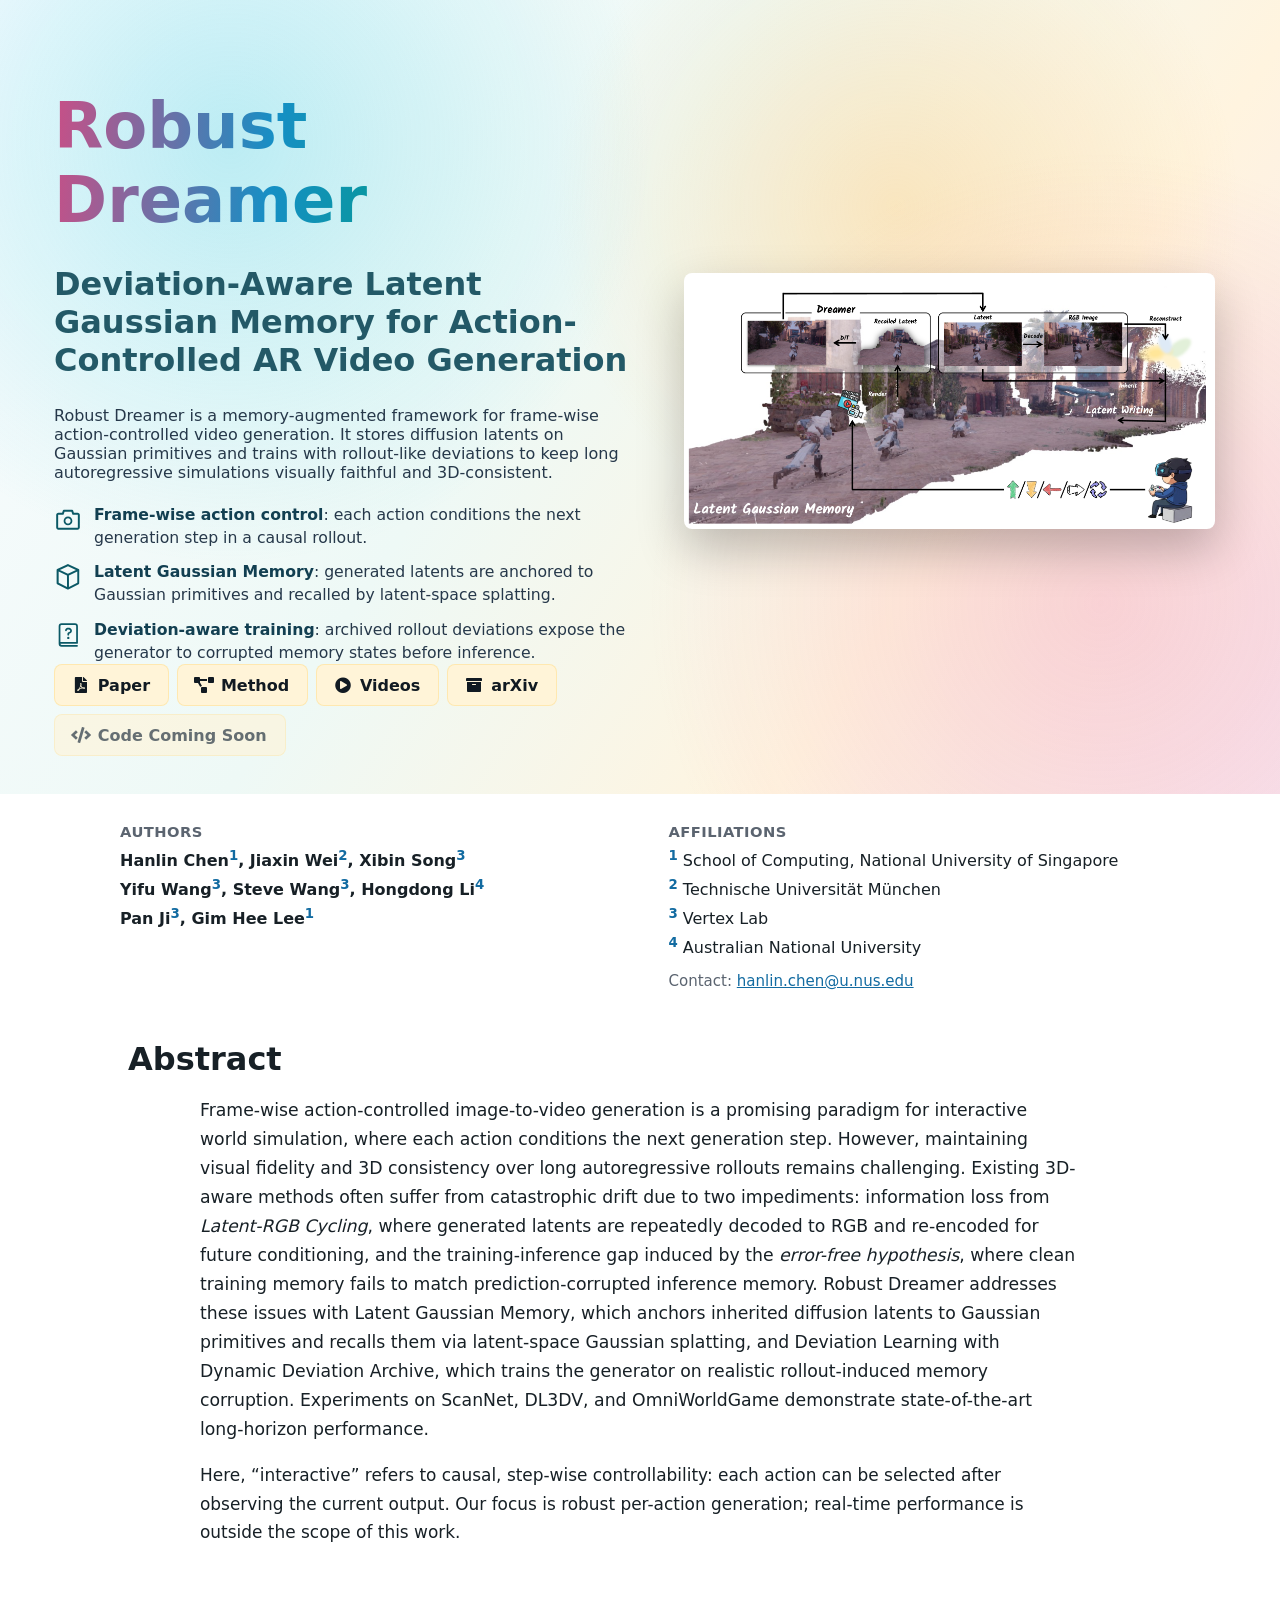
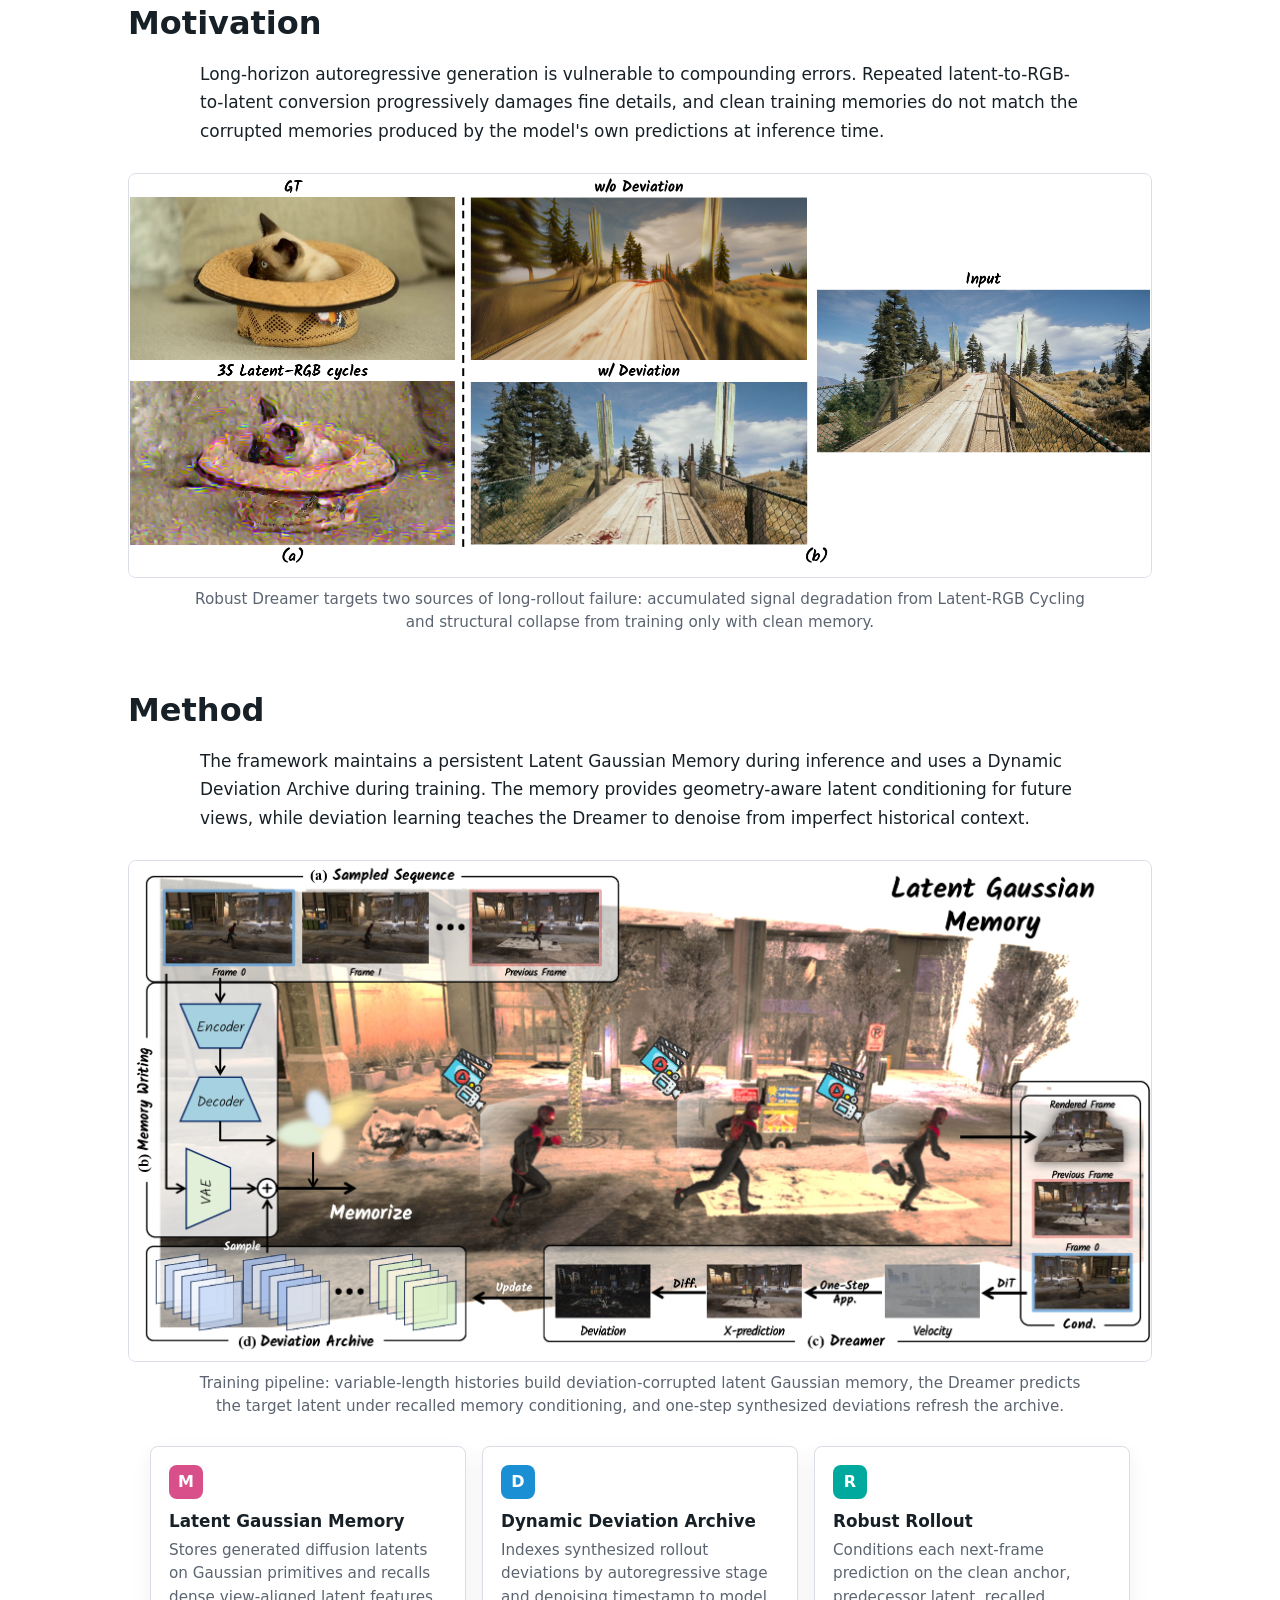
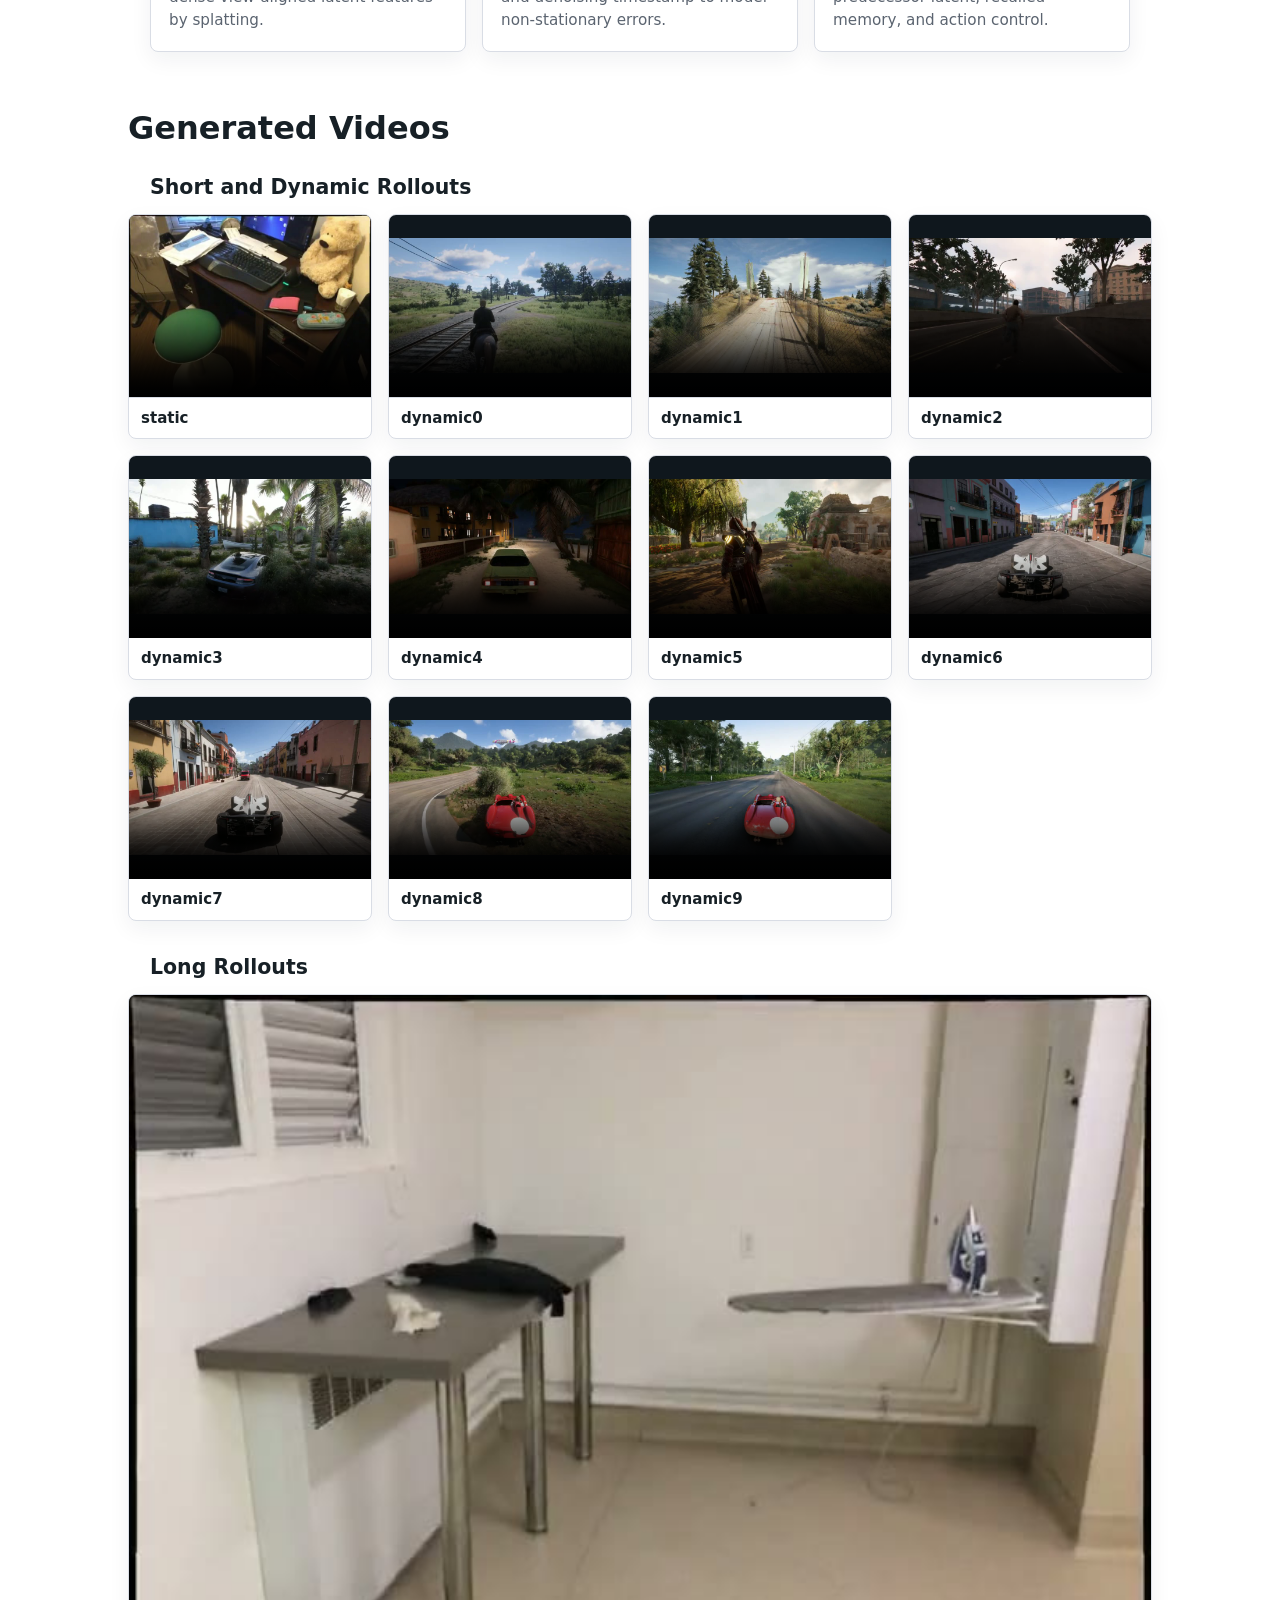
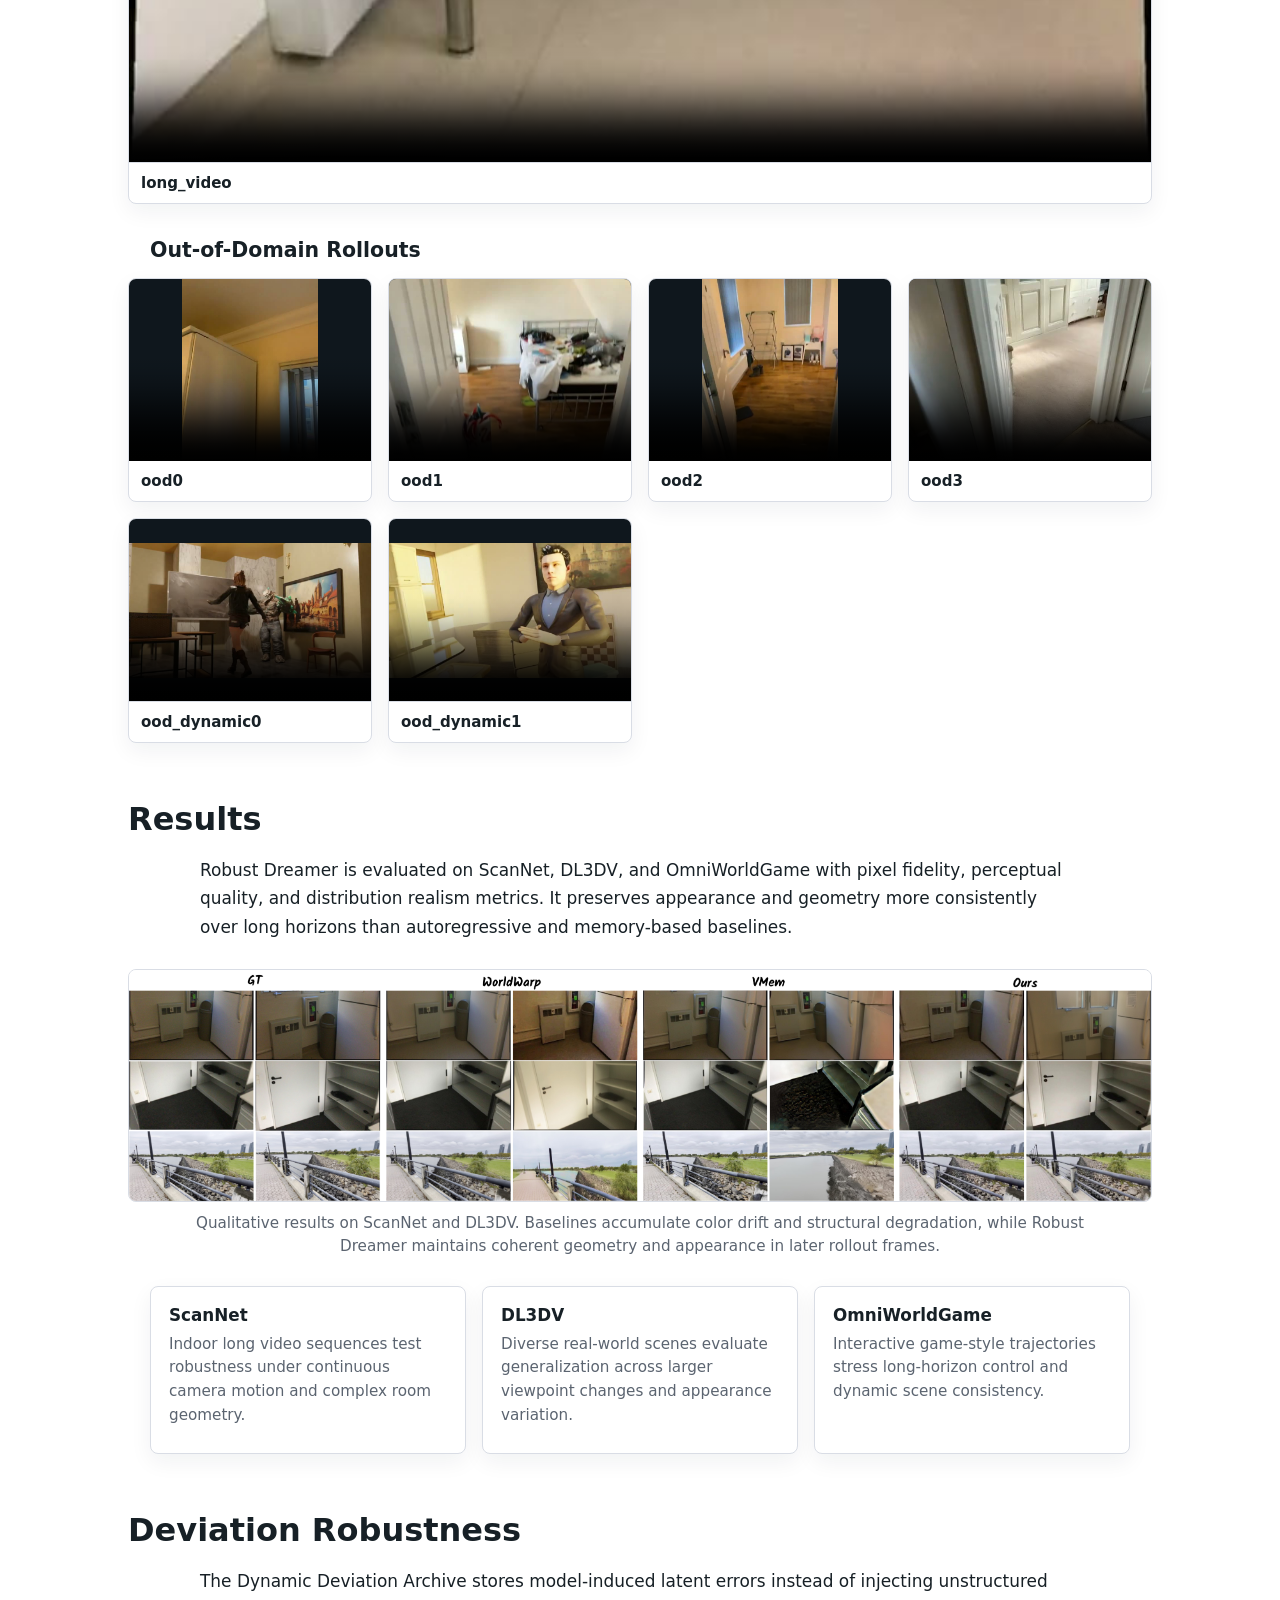
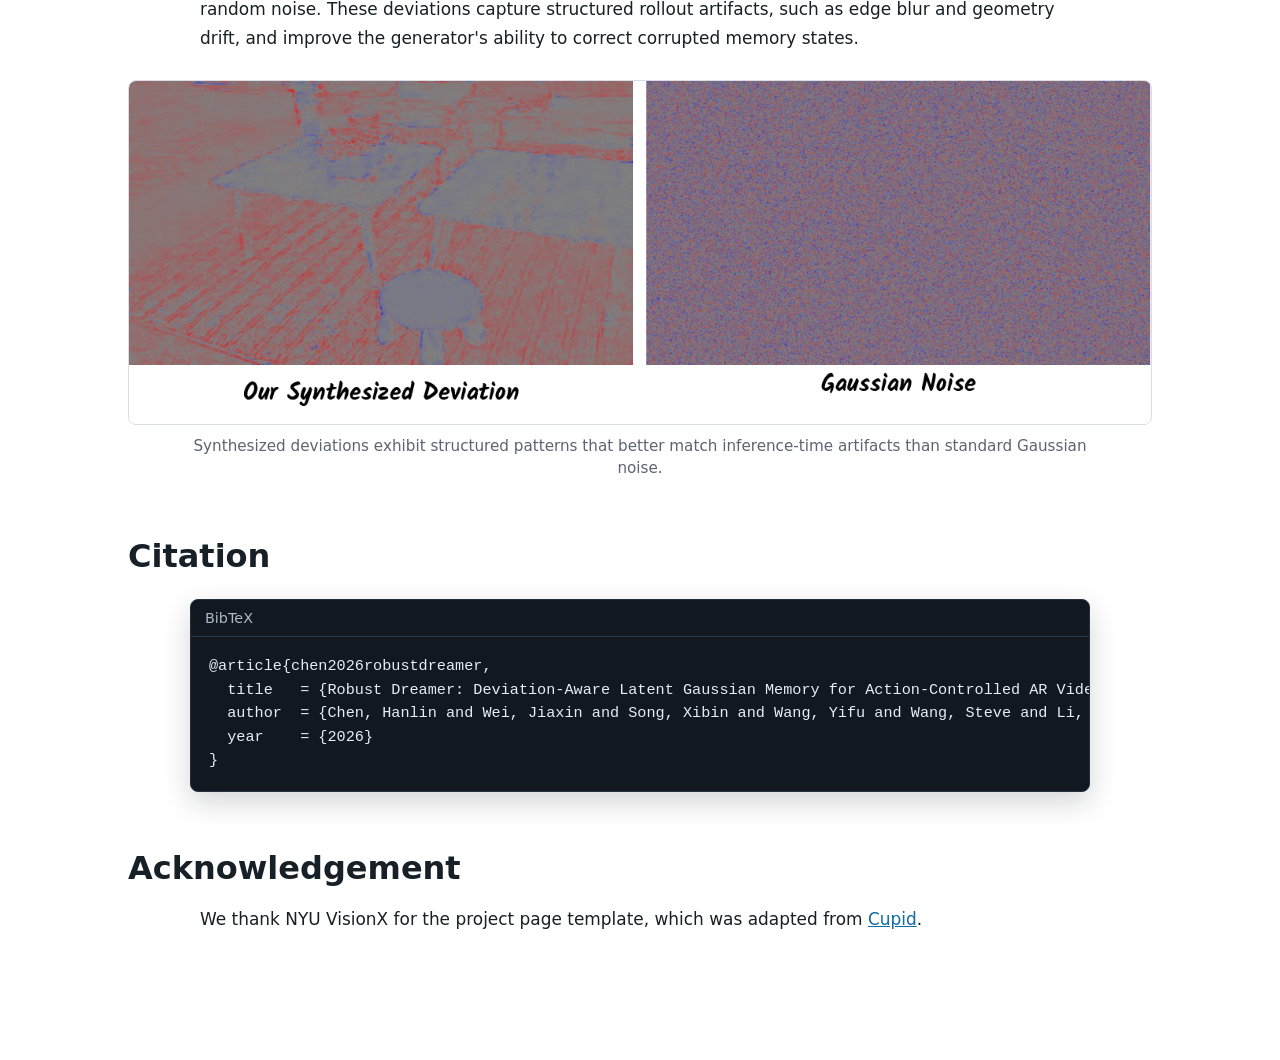
==== commit 01ebbbaa: "Clarify Robust Dreamer interaction scope" ====
--- a/projects/Robust_Dreamer/index.html
+++ b/projects/Robust_Dreamer/index.html
@@ -34,7 +34,7 @@
         <div class="icon-container" aria-label="Key ideas">
           <div class="icon-item">
             <img src="./static/img/icons/camera.svg" alt="">
-            <div><strong>Frame-wise action control</strong>: each control signal produces the next frame for interactive low-latency rollout.</div>
+            <div><strong>Frame-wise action control</strong>: each action conditions the next generation step in a causal rollout.</div>
           </div>
           <div class="icon-item">
             <img src="./static/img/icons/cube.svg" alt="">
@@ -104,7 +104,7 @@
       <h1 id="abstract-title" class="text">Abstract</h1>
       <p class="text abstract">
         Frame-wise action-controlled image-to-video generation is a promising paradigm for interactive world simulation,
-        where each control signal should elicit an immediate visual response. However, maintaining visual fidelity and 3D
+        where each action conditions the next generation step. However, maintaining visual fidelity and 3D
         consistency over long autoregressive rollouts remains challenging. Existing 3D-aware methods often suffer from
         catastrophic drift due to two impediments: information loss from <em>Latent-RGB Cycling</em>, where generated
         latents are repeatedly decoded to RGB and re-encoded for future conditioning, and the training-inference gap
@@ -113,6 +113,11 @@
         diffusion latents to Gaussian primitives and recalls them via latent-space Gaussian splatting, and Deviation
         Learning with Dynamic Deviation Archive, which trains the generator on realistic rollout-induced memory corruption.
         Experiments on ScanNet, DL3DV, and OmniWorldGame demonstrate state-of-the-art long-horizon performance.
+      </p>
+      <p class="text">
+        Here, &ldquo;interactive&rdquo; refers to causal, step-wise controllability: each action can be selected after
+        observing the current output. Our focus is robust per-action generation; real-time performance is outside
+        the scope of this work.
       </p>
     </section>
 
